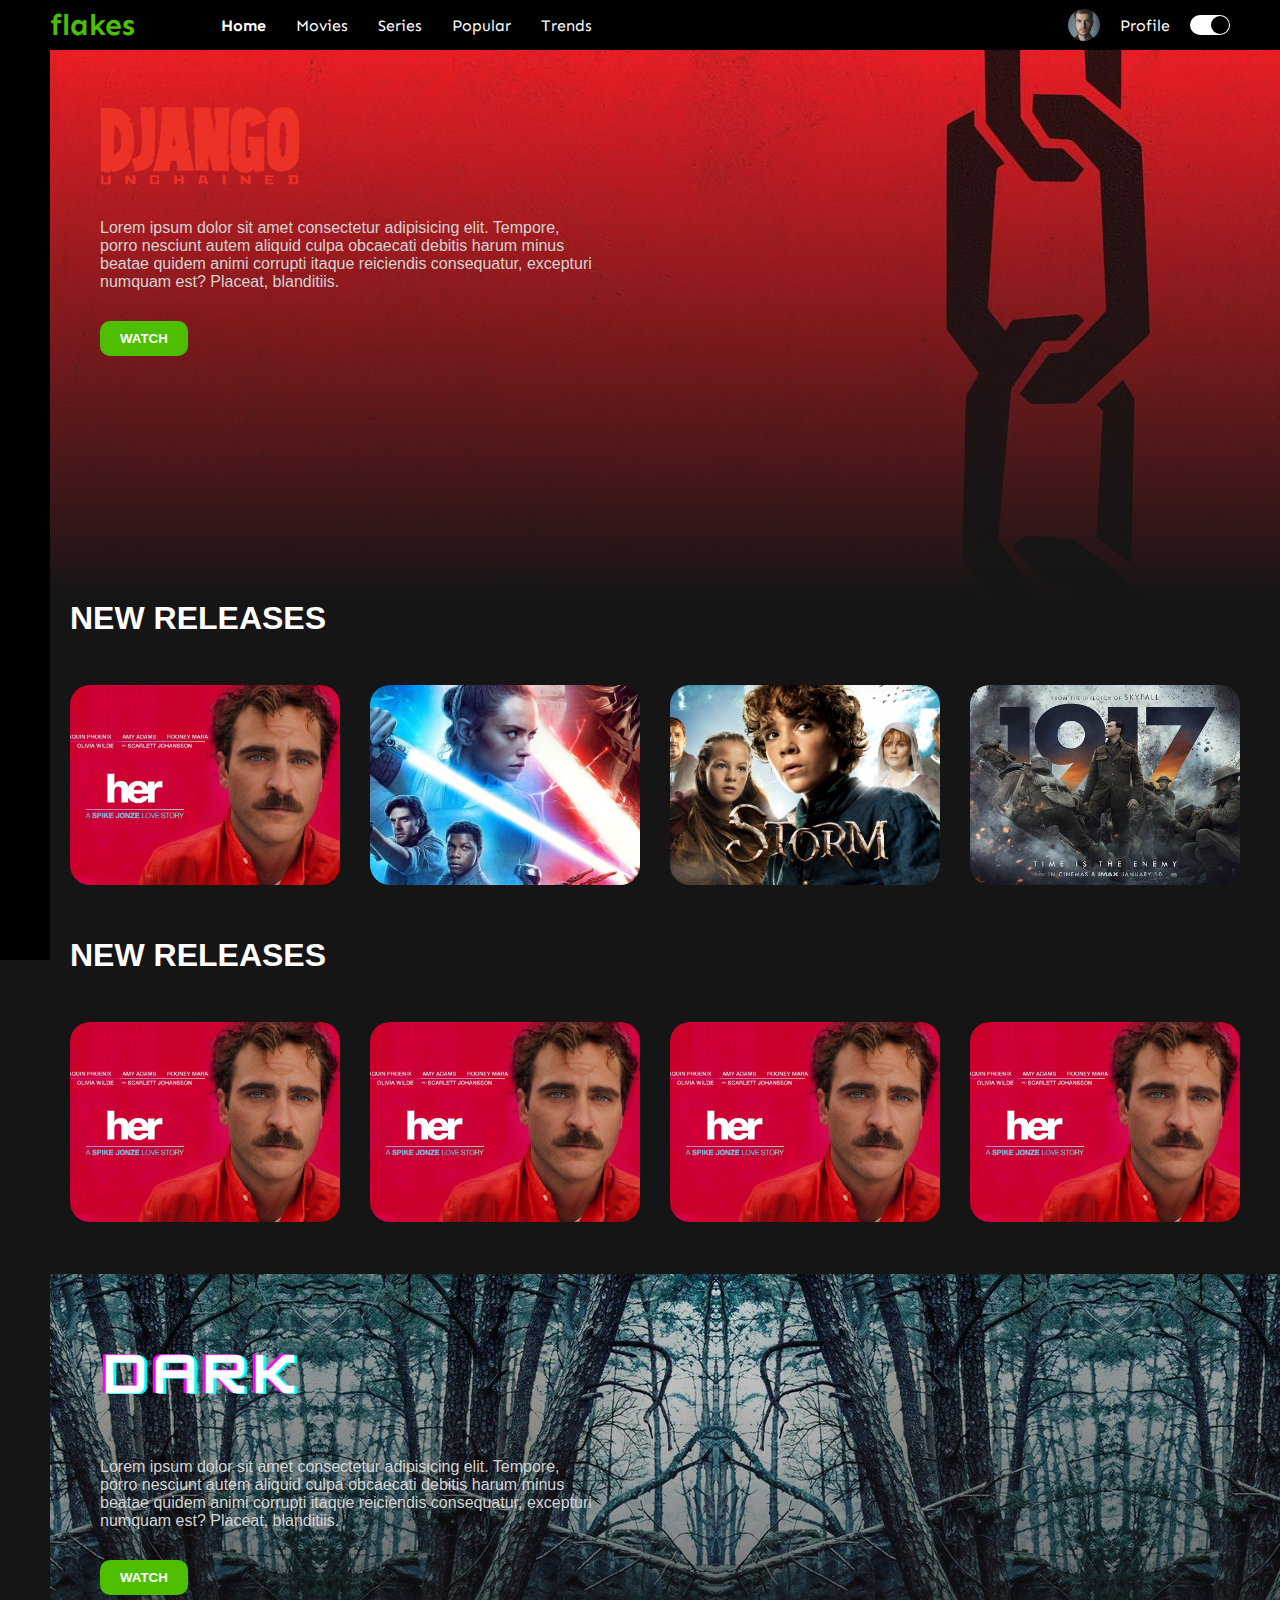
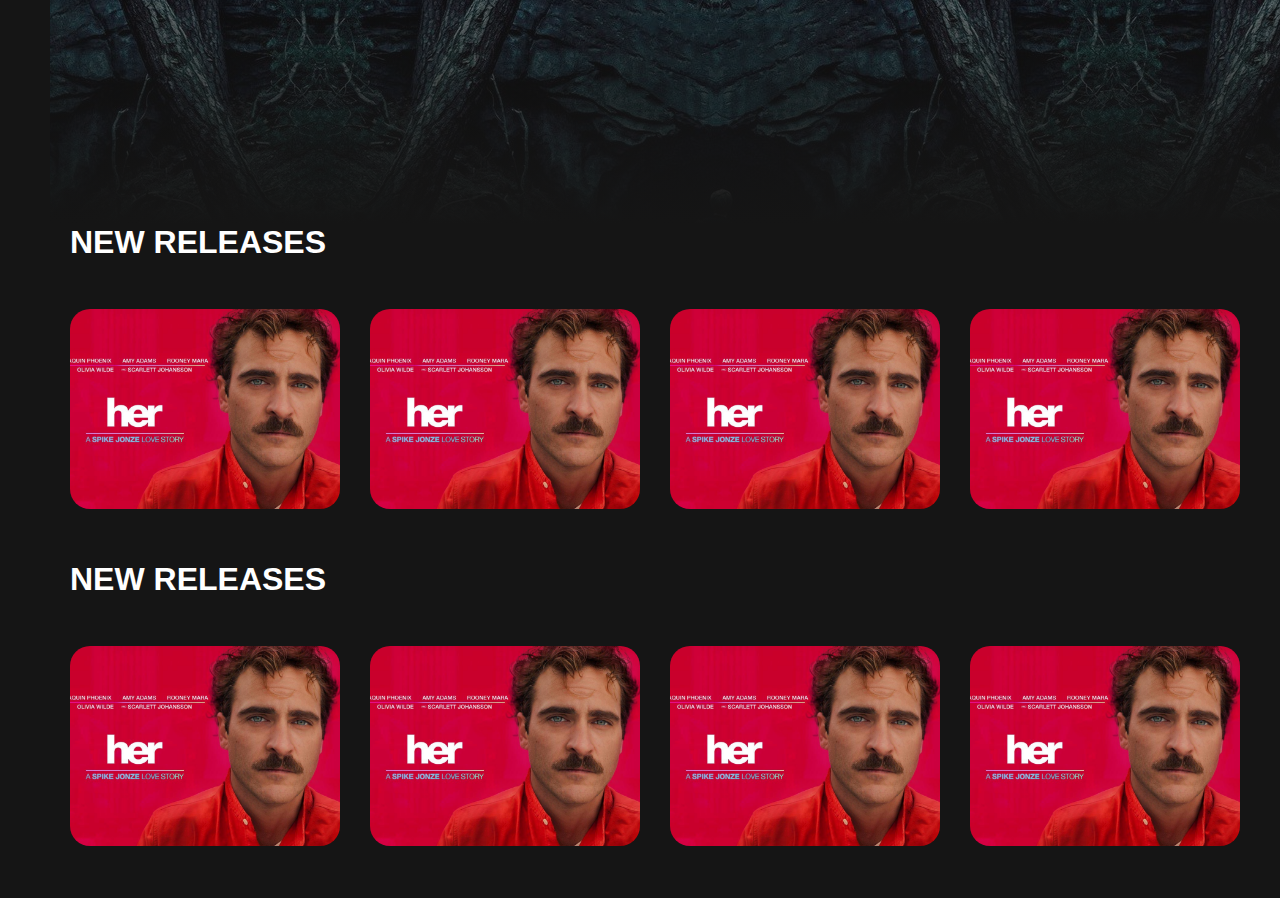
==== index.html @ 46e8d721 "Add files via upload" ====
<!DOCTYPE html>
<html lang="en">
  <head>
    <meta charset="UTF-8" />
    <meta name="viewport" content="width=device-width, initial-scale=1.0" />
    <link rel="preconnect" href="https://fonts.googleapis.com" />
    <link rel="preconnect" href="https://fonts.gstatic.com" crossorigin />
    <link
      rel="stylesheet"
      href="https://cdnjs.cloudflare.com/ajax/libs/font-awesome/6.5.1/css/all.min.css"
      integrity="sha512-DTOQO9RWCH3ppGqcWaEA1BIZOC6xxalwEsw9c2QQeAIftl+Vegovlnee1c9QX4TctnWMn13TZye+giMm8e2LwA=="
      crossorigin="anonymous"
      referrerpolicy="no-referrer"
    />
    <link
      href="https://fonts.googleapis.com/css2?family=Roboto+Condensed:ital,wght@0,100..900;1,100..900&family=Sen:wght@400..800&display=swap"
      rel="stylesheet"
    />
    <link rel="stylesheet" href="/style.css" />
    <title>Movies</title>
  </head>
  <body>
    <nav class="navbar">
      <div class="navbar-container">
        <div class="logo-container">
          <h1 class="logo">flakes</h1>
        </div>
        <div class="menu-container">
          <ul class="menu-list">
            <li class="menu-list-item active">Home</li>
            <li class="menu-list-item">Movies</li>
            <li class="menu-list-item">Series</li>
            <li class="menu-list-item">Popular</li>
            <li class="menu-list-item">Trends</li>
          </ul>
        </div>
        <div class="profile-container">
          <img src="./img/profile.jpg" alt="" class="profile-picture" />
          <div class="profile-text-container">
            <span class="profile-text">Profile</span>
            <i class="fa-solid fa-sort-down"></i>
          </div>
          <div class="toggle">
            <i class="fa-solid fa-moon toggle-icon"></i>
            <i class="fa-solid fa-sun toggle-icon"></i>
            <div class="toggle-ball"></div>
          </div>
        </div>
      </div>
    </nav>
    <aside class="sidebar">
      <i class="fa-solid fa-magnifying-glass left-menu-icon"></i>
      <i class="fa-solid fa-house left-menu-icon"></i>
      <i class="fa-solid fa-users left-menu-icon"></i>
      <i class="fa-solid fa-bookmark left-menu-icon"></i>
      <i class="fa-solid fa-tv left-menu-icon"></i>
      <i class="fa-regular fa-hourglass-half left-menu-icon"></i>
      <i class="fa-solid fa-cart-shopping left-menu-icon"></i>
    </aside>
    <div class="container">
      <div class="content-container">
        <div
          class="featured-content"
          style="
            background: linear-gradient(to bottom, rgba(0, 0, 0, 0), #151515),
              url('/img/f-1.jpg');
          "
        >
          <img class="featured-title" src="img/f-t-1.png" alt="" />
          <p class="featured-desc">
            Lorem ipsum dolor sit amet consectetur adipisicing elit. Tempore,
            porro nesciunt autem aliquid culpa obcaecati debitis harum minus
            beatae quidem animi corrupti itaque reiciendis consequatur,
            excepturi numquam est? Placeat, blanditiis.
          </p>
          <button class="featured-button">WATCH</button>
        </div>
        <div class="movie-list-container">
          <h1 class="movie-list-title">NEW RELEASES</h1>
          <div class="movie-list-wrapper">
            <div class="movie-list">
              <div class="movie-list-item">
                <img src="img/1.jpeg" alt="" class="movie-list-item-img" />
                <span class="movie-list-item-title">Her</span>
                <p class="movie-list-item-desc">
                  Lorem ipsum dolor sit amet consectetur adipisicing elit.
                  Eligendi, nulla?
                </p>
                <button class="movie-list-item-button">Watch</button>
              </div>
              <div class="movie-list-item">
                <img src="img/2.jpeg" alt="" class="movie-list-item-img" />
                <span class="movie-list-item-title">Her</span>
                <p class="movie-list-item-desc">
                  Lorem ipsum dolor sit amet consectetur adipisicing elit.
                  Eligendi, nulla?
                </p>
                <button class="movie-list-item-button">Watch</button>
              </div>
              <div class="movie-list-item">
                <img src="img/3.jpg" alt="" class="movie-list-item-img" />
                <span class="movie-list-item-title">Her</span>
                <p class="movie-list-item-desc">
                  Lorem ipsum dolor sit amet consectetur adipisicing elit.
                  Eligendi, nulla?
                </p>
                <button class="movie-list-item-button">Watch</button>
              </div>
              <div class="movie-list-item">
                <img src="img/4.jpg" alt="" class="movie-list-item-img" />
                <span class="movie-list-item-title">Her</span>
                <p class="movie-list-item-desc">
                  Lorem ipsum dolor sit amet consectetur adipisicing elit.
                  Eligendi, nulla?
                </p>
                <button class="movie-list-item-button">Watch</button>
              </div>
              <div class="movie-list-item">
                <img src="img/5.jpg" alt="" class="movie-list-item-img" />
                <span class="movie-list-item-title">Her</span>
                <p class="movie-list-item-desc">
                  Lorem ipsum dolor sit amet consectetur adipisicing elit.
                  Eligendi, nulla?
                </p>
                <button class="movie-list-item-button">Watch</button>
              </div>
              <div class="movie-list-item">
                <img src="img/6.jpg" alt="" class="movie-list-item-img" />
                <span class="movie-list-item-title">Her</span>
                <p class="movie-list-item-desc">
                  Lorem ipsum dolor sit amet consectetur adipisicing elit.
                  Eligendi, nulla?
                </p>
                <button class="movie-list-item-button">Watch</button>
              </div>
              <div class="movie-list-item">
                <img src="img/7.jpg" alt="" class="movie-list-item-img" />
                <span class="movie-list-item-title">Her</span>
                <p class="movie-list-item-desc">
                  Lorem ipsum dolor sit amet consectetur adipisicing elit.
                  Eligendi, nulla?
                </p>
                <button class="movie-list-item-button">Watch</button>
              </div>
            </div>
            <i class="fa-solid fa-chevron-right arrow"></i>
          </div>
        </div>
        <div class="movie-list-container">
          <h1 class="movie-list-title">NEW RELEASES</h1>
          <div class="movie-list-wrapper">
            <div class="movie-list">
              <div class="movie-list-item">
                <img src="img/1.jpeg" alt="" class="movie-list-item-img" />
                <span class="movie-list-item-title">Her</span>
                <p class="movie-list-item-desc">
                  Lorem ipsum dolor sit amet consectetur adipisicing elit.
                  Eligendi, nulla?
                </p>
                <button class="movie-list-item-button">Watch</button>
              </div>
              <div class="movie-list-item">
                <img src="img/1.jpeg" alt="" class="movie-list-item-img" />
                <span class="movie-list-item-title">Her</span>
                <p class="movie-list-item-desc">
                  Lorem ipsum dolor sit amet consectetur adipisicing elit.
                  Eligendi, nulla?
                </p>
                <button class="movie-list-item-button">Watch</button>
              </div>
              <div class="movie-list-item">
                <img src="img/1.jpeg" alt="" class="movie-list-item-img" />
                <span class="movie-list-item-title">Her</span>
                <p class="movie-list-item-desc">
                  Lorem ipsum dolor sit amet consectetur adipisicing elit.
                  Eligendi, nulla?
                </p>
                <button class="movie-list-item-button">Watch</button>
              </div>
              <div class="movie-list-item">
                <img src="img/1.jpeg" alt="" class="movie-list-item-img" />
                <span class="movie-list-item-title">Her</span>
                <p class="movie-list-item-desc">
                  Lorem ipsum dolor sit amet consectetur adipisicing elit.
                  Eligendi, nulla?
                </p>
                <button class="movie-list-item-button">Watch</button>
              </div>
              <div class="movie-list-item">
                <img src="img/1.jpeg" alt="" class="movie-list-item-img" />
                <span class="movie-list-item-title">Her</span>
                <p class="movie-list-item-desc">
                  Lorem ipsum dolor sit amet consectetur adipisicing elit.
                  Eligendi, nulla?
                </p>
                <button class="movie-list-item-button">Watch</button>
              </div>
              <div class="movie-list-item">
                <img src="img/1.jpeg" alt="" class="movie-list-item-img" />
                <span class="movie-list-item-title">Her</span>
                <p class="movie-list-item-desc">
                  Lorem ipsum dolor sit amet consectetur adipisicing elit.
                  Eligendi, nulla?
                </p>
                <button class="movie-list-item-button">Watch</button>
              </div>
              <div class="movie-list-item">
                <img src="img/1.jpeg" alt="" class="movie-list-item-img" />
                <span class="movie-list-item-title">Her</span>
                <p class="movie-list-item-desc">
                  Lorem ipsum dolor sit amet consectetur adipisicing elit.
                  Eligendi, nulla?
                </p>
                <button class="movie-list-item-button">Watch</button>
              </div>
            </div>
            <i class="fa-solid fa-chevron-right arrow"></i>
          </div>
        </div>
        <div
          class="featured-content"
          style="
            background: linear-gradient(to bottom, rgba(0, 0, 0, 0), #151515),
              url('/img/f-2.jpg');
          "
        >
          <img class="featured-title" src="img/f-t-2.png" alt="" />
          <p class="featured-desc">
            Lorem ipsum dolor sit amet consectetur adipisicing elit. Tempore,
            porro nesciunt autem aliquid culpa obcaecati debitis harum minus
            beatae quidem animi corrupti itaque reiciendis consequatur,
            excepturi numquam est? Placeat, blanditiis.
          </p>
          <button class="featured-button">WATCH</button>
        </div>
        <div class="movie-list-container">
          <h1 class="movie-list-title">NEW RELEASES</h1>
          <div class="movie-list-wrapper">
            <div class="movie-list">
              <div class="movie-list-item">
                <img src="img/1.jpeg" alt="" class="movie-list-item-img" />
                <span class="movie-list-item-title">Her</span>
                <p class="movie-list-item-desc">
                  Lorem ipsum dolor sit amet consectetur adipisicing elit.
                  Eligendi, nulla?
                </p>
                <button class="movie-list-item-button">Watch</button>
              </div>
              <div class="movie-list-item">
                <img src="img/1.jpeg" alt="" class="movie-list-item-img" />
                <span class="movie-list-item-title">Her</span>
                <p class="movie-list-item-desc">
                  Lorem ipsum dolor sit amet consectetur adipisicing elit.
                  Eligendi, nulla?
                </p>
                <button class="movie-list-item-button">Watch</button>
              </div>
              <div class="movie-list-item">
                <img src="img/1.jpeg" alt="" class="movie-list-item-img" />
                <span class="movie-list-item-title">Her</span>
                <p class="movie-list-item-desc">
                  Lorem ipsum dolor sit amet consectetur adipisicing elit.
                  Eligendi, nulla?
                </p>
                <button class="movie-list-item-button">Watch</button>
              </div>
              <div class="movie-list-item">
                <img src="img/1.jpeg" alt="" class="movie-list-item-img" />
                <span class="movie-list-item-title">Her</span>
                <p class="movie-list-item-desc">
                  Lorem ipsum dolor sit amet consectetur adipisicing elit.
                  Eligendi, nulla?
                </p>
                <button class="movie-list-item-button">Watch</button>
              </div>
              <div class="movie-list-item">
                <img src="img/1.jpeg" alt="" class="movie-list-item-img" />
                <span class="movie-list-item-title">Her</span>
                <p class="movie-list-item-desc">
                  Lorem ipsum dolor sit amet consectetur adipisicing elit.
                  Eligendi, nulla?
                </p>
                <button class="movie-list-item-button">Watch</button>
              </div>
              <div class="movie-list-item">
                <img src="img/1.jpeg" alt="" class="movie-list-item-img" />
                <span class="movie-list-item-title">Her</span>
                <p class="movie-list-item-desc">
                  Lorem ipsum dolor sit amet consectetur adipisicing elit.
                  Eligendi, nulla?
                </p>
                <button class="movie-list-item-button">Watch</button>
              </div>
              <div class="movie-list-item">
                <img src="img/1.jpeg" alt="" class="movie-list-item-img" />
                <span class="movie-list-item-title">Her</span>
                <p class="movie-list-item-desc">
                  Lorem ipsum dolor sit amet consectetur adipisicing elit.
                  Eligendi, nulla?
                </p>
                <button class="movie-list-item-button">Watch</button>
              </div>
            </div>
            <i class="fa-solid fa-chevron-right arrow"></i>
          </div>
        </div>
        <div class="movie-list-container">
          <h1 class="movie-list-title">NEW RELEASES</h1>
          <div class="movie-list-wrapper">
            <div class="movie-list">
              <div class="movie-list-item">
                <img src="img/1.jpeg" alt="" class="movie-list-item-img" />
                <span class="movie-list-item-title">Her</span>
                <p class="movie-list-item-desc">
                  Lorem ipsum dolor sit amet consectetur adipisicing elit.
                  Eligendi, nulla?
                </p>
                <button class="movie-list-item-button">Watch</button>
              </div>
              <div class="movie-list-item">
                <img src="img/1.jpeg" alt="" class="movie-list-item-img" />
                <span class="movie-list-item-title">Her</span>
                <p class="movie-list-item-desc">
                  Lorem ipsum dolor sit amet consectetur adipisicing elit.
                  Eligendi, nulla?
                </p>
                <button class="movie-list-item-button">Watch</button>
              </div>
              <div class="movie-list-item">
                <img src="img/1.jpeg" alt="" class="movie-list-item-img" />
                <span class="movie-list-item-title">Her</span>
                <p class="movie-list-item-desc">
                  Lorem ipsum dolor sit amet consectetur adipisicing elit.
                  Eligendi, nulla?
                </p>
                <button class="movie-list-item-button">Watch</button>
              </div>
              <div class="movie-list-item">
                <img src="img/1.jpeg" alt="" class="movie-list-item-img" />
                <span class="movie-list-item-title">Her</span>
                <p class="movie-list-item-desc">
                  Lorem ipsum dolor sit amet consectetur adipisicing elit.
                  Eligendi, nulla?
                </p>
                <button class="movie-list-item-button">Watch</button>
              </div>
              <div class="movie-list-item">
                <img src="img/1.jpeg" alt="" class="movie-list-item-img" />
                <span class="movie-list-item-title">Her</span>
                <p class="movie-list-item-desc">
                  Lorem ipsum dolor sit amet consectetur adipisicing elit.
                  Eligendi, nulla?
                </p>
                <button class="movie-list-item-button">Watch</button>
              </div>
              <div class="movie-list-item">
                <img src="img/1.jpeg" alt="" class="movie-list-item-img" />
                <span class="movie-list-item-title">Her</span>
                <p class="movie-list-item-desc">
                  Lorem ipsum dolor sit amet consectetur adipisicing elit.
                  Eligendi, nulla?
                </p>
                <button class="movie-list-item-button">Watch</button>
              </div>
              <div class="movie-list-item">
                <img src="img/1.jpeg" alt="" class="movie-list-item-img" />
                <span class="movie-list-item-title">Her</span>
                <p class="movie-list-item-desc">
                  Lorem ipsum dolor sit amet consectetur adipisicing elit.
                  Eligendi, nulla?
                </p>
                <button class="movie-list-item-button">Watch</button>
              </div>
            </div>
            <i class="fa-solid fa-chevron-right arrow"></i>
          </div>
        </div>
      </div>
    </div>

    <script src="/app.js"></script>
  </body>
</html>
---- style.css ----
* {
  margin: 0;
}
body {
  font-family: "Roboto", sans-serif;
}
.navbar {
  width: 100%;
  height: 50px;
  background-color: black;
  font-family: "Sen", sans-serif;
}
.navbar-container {
  display: flex;
  align-items: center;
  padding: 0 50px;
  height: 100%;
  color: white;
}
.logo-container {
  flex: 1;
}
.logo {
  font-size: 30px;
  color: #4dbf00;
}
.menu-container {
  flex: 6;
}
.menu-list {
  list-style: none;
  display: flex;
}
.menu-list-item {
  margin-right: 30px;
}
.menu-list-item.active {
  font-weight: bold;
}
.profile-container {
  flex: 2;
  display: flex;
  align-items: center;
  justify-content: flex-end;
}
.profile-text-container {
  margin: 0 20px;
}
.profile-picture {
  width: 32px;
  height: 32px;
  border-radius: 50%;
  object-fit: cover;
}

.toggle {
  width: 40px;
  height: 20px;
  background-color: white;
  border-radius: 30px;
  display: flex;
  align-items: center;
  position: relative;
  justify-content: space-around;
}
.toggle-icon {
  color: goldenrod;
}
.toggle-ball {
  width: 18px;
  height: 18px;
  background-color: black;
  position: absolute;
  right: 1px;
  border-radius: 50%;
  cursor: pointer;
}
.sidebar {
  width: 50px;
  height: 100%;
  background-color: black;
  position: fixed;
  top: 0;
  display: flex;
  flex-direction: column;
  padding-top: 60px;
  align-items: center;
}
.left-menu-icon {
  color: white;
  font-size: 20px;
  margin-bottom: 40px;
}
.container {
  background-color: #151515;
  min-height: calc(100vh - 50px);
  color: white;
}
.content-container {
  margin-left: 50px;
}
.featured-content {
  height: 50vh;
  padding: 50px;
}

.featured-title {
  width: 200px;
}
.featured-desc {
  width: 500px;
  color: lightgrey;
  margin: 30px 0;
}
.featured-button {
  background-color: #4dbf00;
  color: white;
  padding: 10px 20px;
  border-radius: 10px;
  border: none;
  outline: none;
  font-weight: bold;
}

.movie-list-container {
  padding: 0 20px;
}
.movie-list-wrapper {
  position: relative;
  overflow: hidden;
}
.movie-list-item-img {
  width: 270px;
  height: 200px;
  object-fit: cover;
  transition: all 1s ease-in-out;
  border-radius: 20px;
}
.movie-list {
  display: flex;
  align-items: center;
  height: 300px;
  transform: translateX(0);
  transition: all 1s ease-in-out;
}
.movie-list-item {
  margin-right: 30px;
  position: relative;
}
.movie-list-item:hover .movie-list-item-img {
  transform: scale(1.2);
  margin: 0 30px;
  opacity: 0.5;
}
.movie-list-item:hover .movie-list-item-title {
  opacity: 1;
}
.movie-list-item:hover .movie-list-item-desc {
  opacity: 1;
}
.movie-list-item:hover .movie-list-item-button {
  opacity: 1;
}

.movie-list-item-title {
  background-color: #333;
  padding: 0 10px;
  font-size: 32px;
  font-weight: bold;
  position: absolute;
  top: 10%;
  left: 50px;
  opacity: 0;
  transition: 1s all ease-in-out;
}
.movie-list-item-desc {
  background-color: #333;
  padding: 10px;
  font-size: 14px;
  position: absolute;
  top: 30%;
  left: 50px;
  width: 230px;
  opacity: 0;
  transition: 1s all ease-in-out;
}
.movie-list-item-button {
  padding: 10px;
  background-color: #4dbf00;
  color: white;
  border-radius: 10px;
  outline: none;
  border: none;
  cursor: pointer;
  position: absolute;
  bottom: 20px;
  left: 50px;
  opacity: 0;
  transition: 1s all ease-in-out;
}
.arrow {
  font-size: 120px;
  position: absolute;
  top: 90px;
  right: 0;
  color: lightgrey;
  opacity: 0.5;
  cursor: pointer;
}
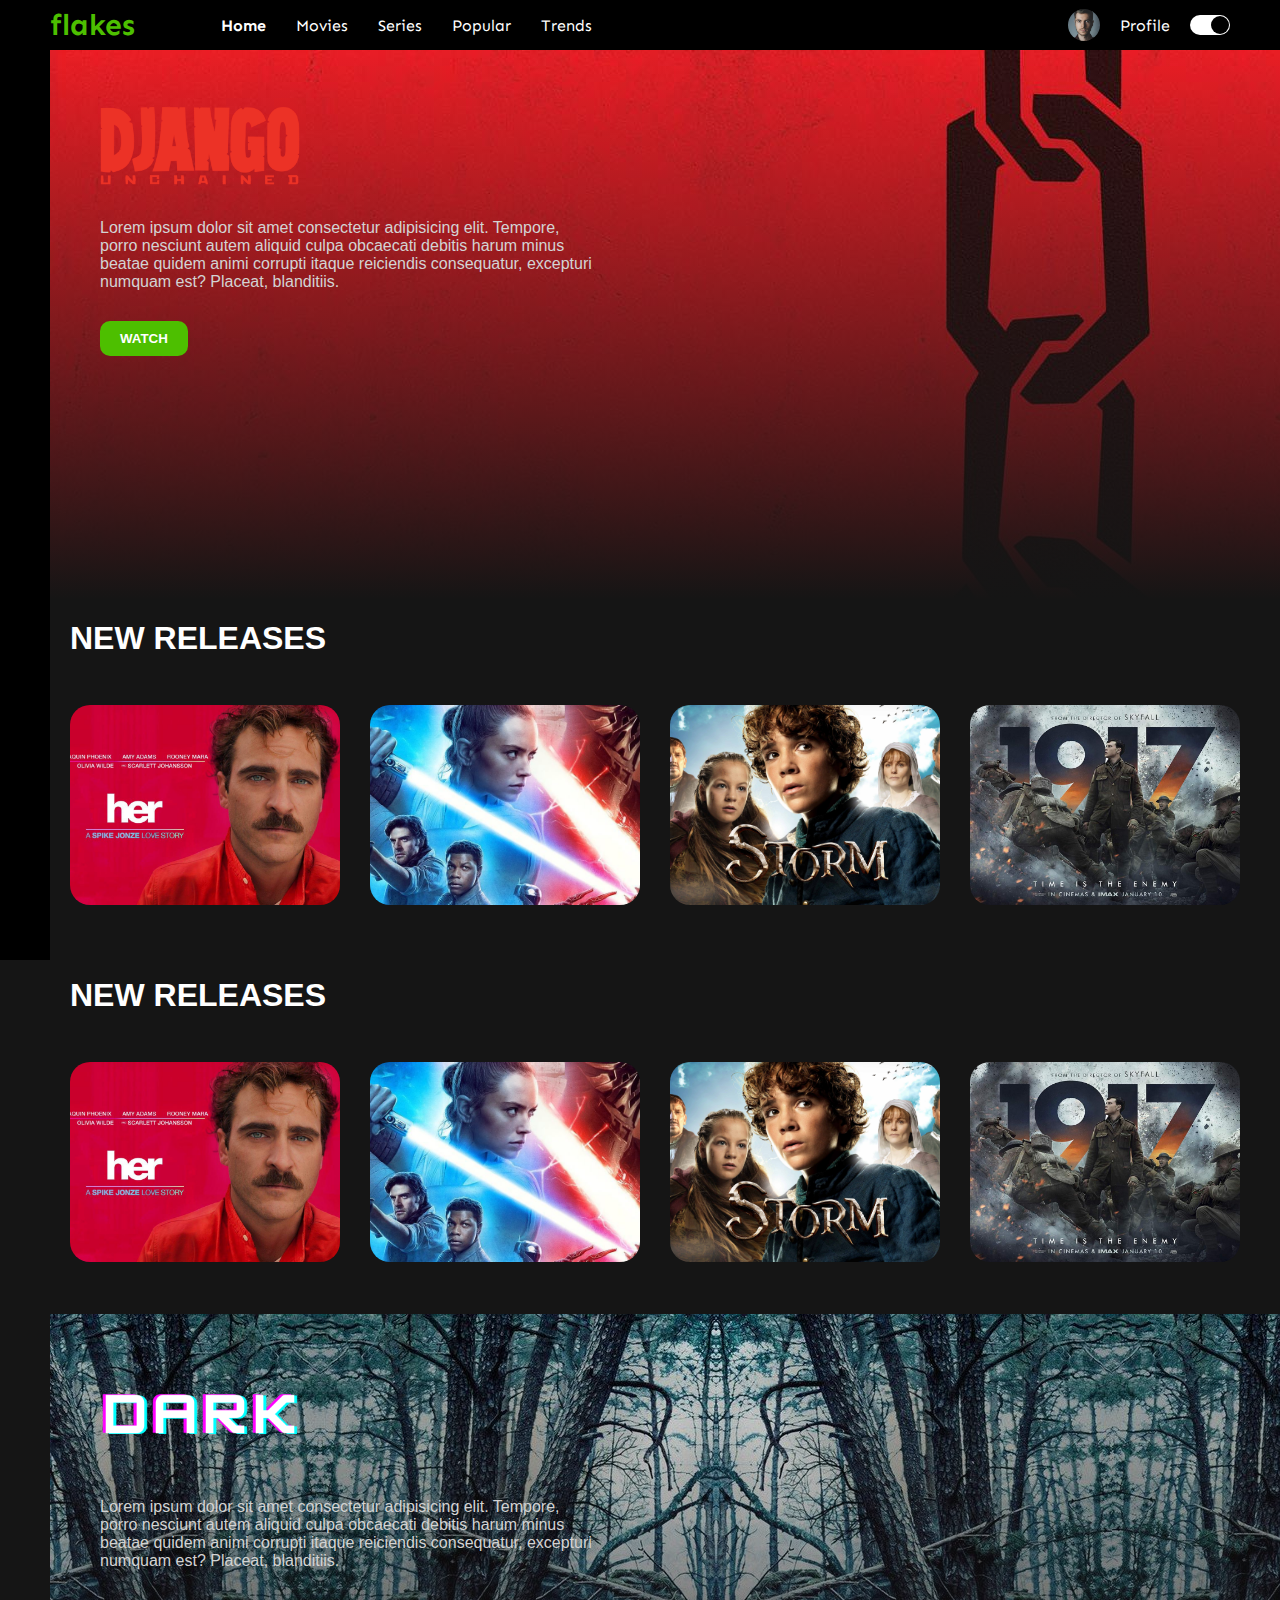
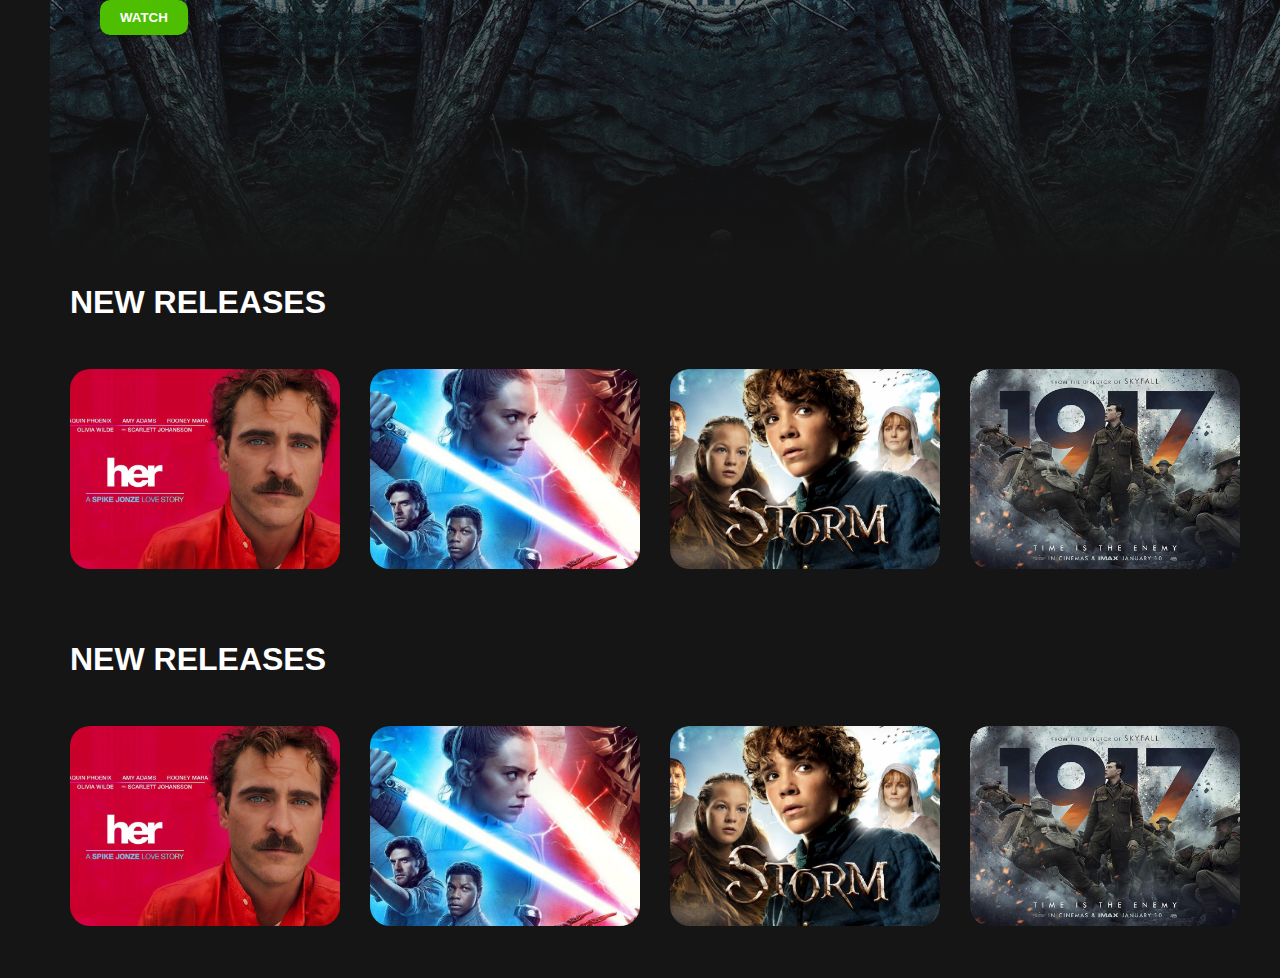
==== commit dc2293c7: "Added responsive, made slider dinamic and made images dinamic" ====
--- a/index.html
+++ b/index.html
@@ -78,142 +78,14 @@
         <div class="movie-list-container">
           <h1 class="movie-list-title">NEW RELEASES</h1>
           <div class="movie-list-wrapper">
-            <div class="movie-list">
-              <div class="movie-list-item">
-                <img src="img/1.jpeg" alt="" class="movie-list-item-img" />
-                <span class="movie-list-item-title">Her</span>
-                <p class="movie-list-item-desc">
-                  Lorem ipsum dolor sit amet consectetur adipisicing elit.
-                  Eligendi, nulla?
-                </p>
-                <button class="movie-list-item-button">Watch</button>
-              </div>
-              <div class="movie-list-item">
-                <img src="img/2.jpeg" alt="" class="movie-list-item-img" />
-                <span class="movie-list-item-title">Her</span>
-                <p class="movie-list-item-desc">
-                  Lorem ipsum dolor sit amet consectetur adipisicing elit.
-                  Eligendi, nulla?
-                </p>
-                <button class="movie-list-item-button">Watch</button>
-              </div>
-              <div class="movie-list-item">
-                <img src="img/3.jpg" alt="" class="movie-list-item-img" />
-                <span class="movie-list-item-title">Her</span>
-                <p class="movie-list-item-desc">
-                  Lorem ipsum dolor sit amet consectetur adipisicing elit.
-                  Eligendi, nulla?
-                </p>
-                <button class="movie-list-item-button">Watch</button>
-              </div>
-              <div class="movie-list-item">
-                <img src="img/4.jpg" alt="" class="movie-list-item-img" />
-                <span class="movie-list-item-title">Her</span>
-                <p class="movie-list-item-desc">
-                  Lorem ipsum dolor sit amet consectetur adipisicing elit.
-                  Eligendi, nulla?
-                </p>
-                <button class="movie-list-item-button">Watch</button>
-              </div>
-              <div class="movie-list-item">
-                <img src="img/5.jpg" alt="" class="movie-list-item-img" />
-                <span class="movie-list-item-title">Her</span>
-                <p class="movie-list-item-desc">
-                  Lorem ipsum dolor sit amet consectetur adipisicing elit.
-                  Eligendi, nulla?
-                </p>
-                <button class="movie-list-item-button">Watch</button>
-              </div>
-              <div class="movie-list-item">
-                <img src="img/6.jpg" alt="" class="movie-list-item-img" />
-                <span class="movie-list-item-title">Her</span>
-                <p class="movie-list-item-desc">
-                  Lorem ipsum dolor sit amet consectetur adipisicing elit.
-                  Eligendi, nulla?
-                </p>
-                <button class="movie-list-item-button">Watch</button>
-              </div>
-              <div class="movie-list-item">
-                <img src="img/7.jpg" alt="" class="movie-list-item-img" />
-                <span class="movie-list-item-title">Her</span>
-                <p class="movie-list-item-desc">
-                  Lorem ipsum dolor sit amet consectetur adipisicing elit.
-                  Eligendi, nulla?
-                </p>
-                <button class="movie-list-item-button">Watch</button>
-              </div>
-            </div>
+            <div class="movie-list"></div>
             <i class="fa-solid fa-chevron-right arrow"></i>
           </div>
         </div>
         <div class="movie-list-container">
           <h1 class="movie-list-title">NEW RELEASES</h1>
           <div class="movie-list-wrapper">
-            <div class="movie-list">
-              <div class="movie-list-item">
-                <img src="img/1.jpeg" alt="" class="movie-list-item-img" />
-                <span class="movie-list-item-title">Her</span>
-                <p class="movie-list-item-desc">
-                  Lorem ipsum dolor sit amet consectetur adipisicing elit.
-                  Eligendi, nulla?
-                </p>
-                <button class="movie-list-item-button">Watch</button>
-              </div>
-              <div class="movie-list-item">
-                <img src="img/1.jpeg" alt="" class="movie-list-item-img" />
-                <span class="movie-list-item-title">Her</span>
-                <p class="movie-list-item-desc">
-                  Lorem ipsum dolor sit amet consectetur adipisicing elit.
-                  Eligendi, nulla?
-                </p>
-                <button class="movie-list-item-button">Watch</button>
-              </div>
-              <div class="movie-list-item">
-                <img src="img/1.jpeg" alt="" class="movie-list-item-img" />
-                <span class="movie-list-item-title">Her</span>
-                <p class="movie-list-item-desc">
-                  Lorem ipsum dolor sit amet consectetur adipisicing elit.
-                  Eligendi, nulla?
-                </p>
-                <button class="movie-list-item-button">Watch</button>
-              </div>
-              <div class="movie-list-item">
-                <img src="img/1.jpeg" alt="" class="movie-list-item-img" />
-                <span class="movie-list-item-title">Her</span>
-                <p class="movie-list-item-desc">
-                  Lorem ipsum dolor sit amet consectetur adipisicing elit.
-                  Eligendi, nulla?
-                </p>
-                <button class="movie-list-item-button">Watch</button>
-              </div>
-              <div class="movie-list-item">
-                <img src="img/1.jpeg" alt="" class="movie-list-item-img" />
-                <span class="movie-list-item-title">Her</span>
-                <p class="movie-list-item-desc">
-                  Lorem ipsum dolor sit amet consectetur adipisicing elit.
-                  Eligendi, nulla?
-                </p>
-                <button class="movie-list-item-button">Watch</button>
-              </div>
-              <div class="movie-list-item">
-                <img src="img/1.jpeg" alt="" class="movie-list-item-img" />
-                <span class="movie-list-item-title">Her</span>
-                <p class="movie-list-item-desc">
-                  Lorem ipsum dolor sit amet consectetur adipisicing elit.
-                  Eligendi, nulla?
-                </p>
-                <button class="movie-list-item-button">Watch</button>
-              </div>
-              <div class="movie-list-item">
-                <img src="img/1.jpeg" alt="" class="movie-list-item-img" />
-                <span class="movie-list-item-title">Her</span>
-                <p class="movie-list-item-desc">
-                  Lorem ipsum dolor sit amet consectetur adipisicing elit.
-                  Eligendi, nulla?
-                </p>
-                <button class="movie-list-item-button">Watch</button>
-              </div>
-            </div>
+            <div class="movie-list"></div>
             <i class="fa-solid fa-chevron-right arrow"></i>
           </div>
         </div>
@@ -236,142 +108,14 @@
         <div class="movie-list-container">
           <h1 class="movie-list-title">NEW RELEASES</h1>
           <div class="movie-list-wrapper">
-            <div class="movie-list">
-              <div class="movie-list-item">
-                <img src="img/1.jpeg" alt="" class="movie-list-item-img" />
-                <span class="movie-list-item-title">Her</span>
-                <p class="movie-list-item-desc">
-                  Lorem ipsum dolor sit amet consectetur adipisicing elit.
-                  Eligendi, nulla?
-                </p>
-                <button class="movie-list-item-button">Watch</button>
-              </div>
-              <div class="movie-list-item">
-                <img src="img/1.jpeg" alt="" class="movie-list-item-img" />
-                <span class="movie-list-item-title">Her</span>
-                <p class="movie-list-item-desc">
-                  Lorem ipsum dolor sit amet consectetur adipisicing elit.
-                  Eligendi, nulla?
-                </p>
-                <button class="movie-list-item-button">Watch</button>
-              </div>
-              <div class="movie-list-item">
-                <img src="img/1.jpeg" alt="" class="movie-list-item-img" />
-                <span class="movie-list-item-title">Her</span>
-                <p class="movie-list-item-desc">
-                  Lorem ipsum dolor sit amet consectetur adipisicing elit.
-                  Eligendi, nulla?
-                </p>
-                <button class="movie-list-item-button">Watch</button>
-              </div>
-              <div class="movie-list-item">
-                <img src="img/1.jpeg" alt="" class="movie-list-item-img" />
-                <span class="movie-list-item-title">Her</span>
-                <p class="movie-list-item-desc">
-                  Lorem ipsum dolor sit amet consectetur adipisicing elit.
-                  Eligendi, nulla?
-                </p>
-                <button class="movie-list-item-button">Watch</button>
-              </div>
-              <div class="movie-list-item">
-                <img src="img/1.jpeg" alt="" class="movie-list-item-img" />
-                <span class="movie-list-item-title">Her</span>
-                <p class="movie-list-item-desc">
-                  Lorem ipsum dolor sit amet consectetur adipisicing elit.
-                  Eligendi, nulla?
-                </p>
-                <button class="movie-list-item-button">Watch</button>
-              </div>
-              <div class="movie-list-item">
-                <img src="img/1.jpeg" alt="" class="movie-list-item-img" />
-                <span class="movie-list-item-title">Her</span>
-                <p class="movie-list-item-desc">
-                  Lorem ipsum dolor sit amet consectetur adipisicing elit.
-                  Eligendi, nulla?
-                </p>
-                <button class="movie-list-item-button">Watch</button>
-              </div>
-              <div class="movie-list-item">
-                <img src="img/1.jpeg" alt="" class="movie-list-item-img" />
-                <span class="movie-list-item-title">Her</span>
-                <p class="movie-list-item-desc">
-                  Lorem ipsum dolor sit amet consectetur adipisicing elit.
-                  Eligendi, nulla?
-                </p>
-                <button class="movie-list-item-button">Watch</button>
-              </div>
-            </div>
+            <div class="movie-list"></div>
             <i class="fa-solid fa-chevron-right arrow"></i>
           </div>
         </div>
         <div class="movie-list-container">
           <h1 class="movie-list-title">NEW RELEASES</h1>
           <div class="movie-list-wrapper">
-            <div class="movie-list">
-              <div class="movie-list-item">
-                <img src="img/1.jpeg" alt="" class="movie-list-item-img" />
-                <span class="movie-list-item-title">Her</span>
-                <p class="movie-list-item-desc">
-                  Lorem ipsum dolor sit amet consectetur adipisicing elit.
-                  Eligendi, nulla?
-                </p>
-                <button class="movie-list-item-button">Watch</button>
-              </div>
-              <div class="movie-list-item">
-                <img src="img/1.jpeg" alt="" class="movie-list-item-img" />
-                <span class="movie-list-item-title">Her</span>
-                <p class="movie-list-item-desc">
-                  Lorem ipsum dolor sit amet consectetur adipisicing elit.
-                  Eligendi, nulla?
-                </p>
-                <button class="movie-list-item-button">Watch</button>
-              </div>
-              <div class="movie-list-item">
-                <img src="img/1.jpeg" alt="" class="movie-list-item-img" />
-                <span class="movie-list-item-title">Her</span>
-                <p class="movie-list-item-desc">
-                  Lorem ipsum dolor sit amet consectetur adipisicing elit.
-                  Eligendi, nulla?
-                </p>
-                <button class="movie-list-item-button">Watch</button>
-              </div>
-              <div class="movie-list-item">
-                <img src="img/1.jpeg" alt="" class="movie-list-item-img" />
-                <span class="movie-list-item-title">Her</span>
-                <p class="movie-list-item-desc">
-                  Lorem ipsum dolor sit amet consectetur adipisicing elit.
-                  Eligendi, nulla?
-                </p>
-                <button class="movie-list-item-button">Watch</button>
-              </div>
-              <div class="movie-list-item">
-                <img src="img/1.jpeg" alt="" class="movie-list-item-img" />
-                <span class="movie-list-item-title">Her</span>
-                <p class="movie-list-item-desc">
-                  Lorem ipsum dolor sit amet consectetur adipisicing elit.
-                  Eligendi, nulla?
-                </p>
-                <button class="movie-list-item-button">Watch</button>
-              </div>
-              <div class="movie-list-item">
-                <img src="img/1.jpeg" alt="" class="movie-list-item-img" />
-                <span class="movie-list-item-title">Her</span>
-                <p class="movie-list-item-desc">
-                  Lorem ipsum dolor sit amet consectetur adipisicing elit.
-                  Eligendi, nulla?
-                </p>
-                <button class="movie-list-item-button">Watch</button>
-              </div>
-              <div class="movie-list-item">
-                <img src="img/1.jpeg" alt="" class="movie-list-item-img" />
-                <span class="movie-list-item-title">Her</span>
-                <p class="movie-list-item-desc">
-                  Lorem ipsum dolor sit amet consectetur adipisicing elit.
-                  Eligendi, nulla?
-                </p>
-                <button class="movie-list-item-button">Watch</button>
-              </div>
-            </div>
+            <div class="movie-list"></div>
             <i class="fa-solid fa-chevron-right arrow"></i>
           </div>
         </div>
--- a/style.css
+++ b/style.css
@@ -74,6 +74,7 @@
   right: 1px;
   border-radius: 50%;
   cursor: pointer;
+  transition: 1s ease-in-out;
 }
 .sidebar {
   width: 50px;
@@ -163,9 +164,9 @@
 }
 
 .movie-list-item-title {
-  background-color: #333;
+  background-color: #333333a8;
   padding: 0 10px;
-  font-size: 32px;
+  font-size: 25px;
   font-weight: bold;
   position: absolute;
   top: 10%;
@@ -174,7 +175,7 @@
   transition: 1s all ease-in-out;
 }
 .movie-list-item-desc {
-  background-color: #333;
+  background-color: #333333a9;
   padding: 10px;
   font-size: 14px;
   position: absolute;
@@ -207,3 +208,53 @@
   opacity: 0.5;
   cursor: pointer;
 }
+.container.active {
+  background-color: white;
+}
+.movie-list-title:nth-child(1) {
+  margin-top: 20px;
+}
+.movie-list-title.active {
+  color: black;
+}
+.sidebar.active {
+  background-color: white;
+}
+.left-menu-icon.active {
+  color: black;
+}
+.navbar-container.active {
+  background-color: white;
+  color: black;
+}
+.toggle.active {
+  background-color: black;
+}
+.toggle-ball.active {
+  background-color: white;
+  transform: translateX(-20px);
+}
+.arrow.active {
+  color: black;
+  opacity: 0.7;
+}
+@media only screen and (max-width: 940px) {
+  .menu-container {
+    display: none;
+  }
+  .featured-desc {
+    width: 300px;
+    color: lightgrey;
+    margin: 30px 0;
+  }
+  .featured-content {
+    height: 70vh;
+    padding: 50px;
+  }
+}
+
+@media only screen and (max-width: 450px) {
+  .featured-desc {
+    width: 200px;
+  }
+}
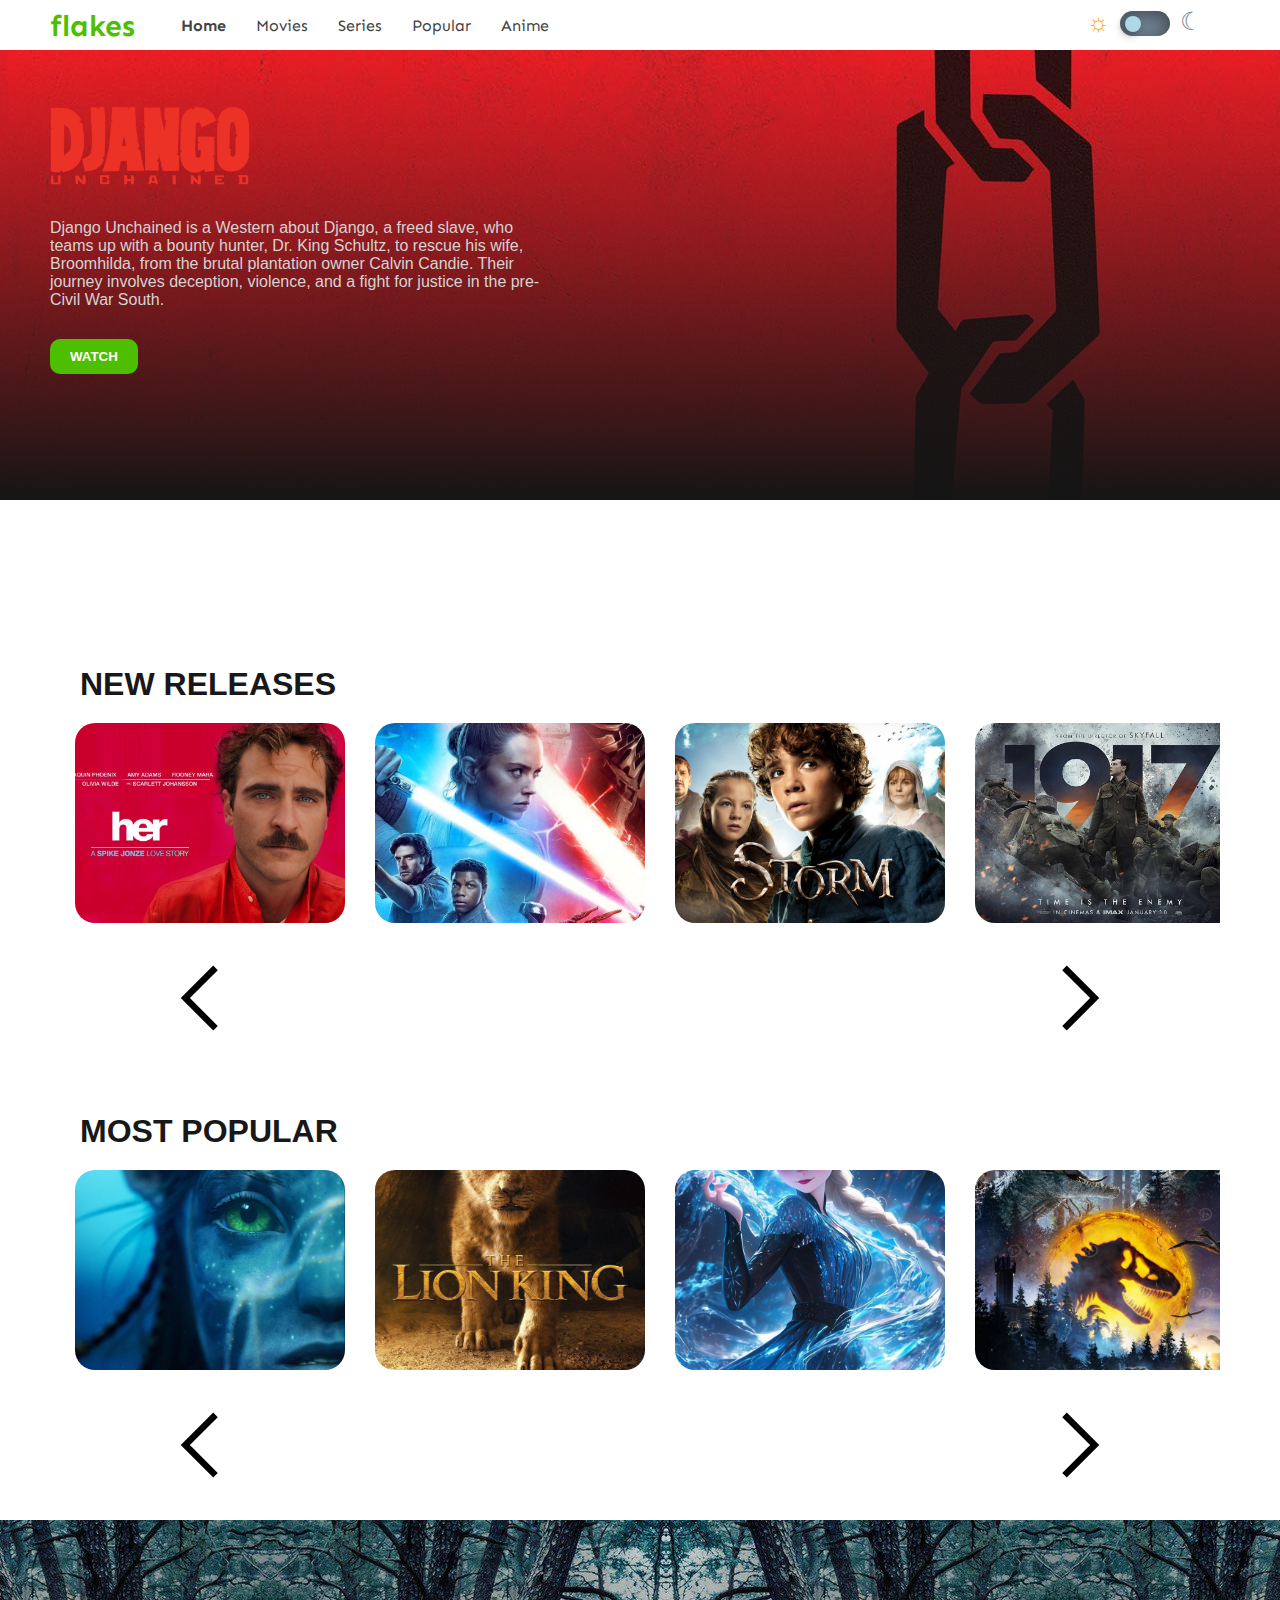
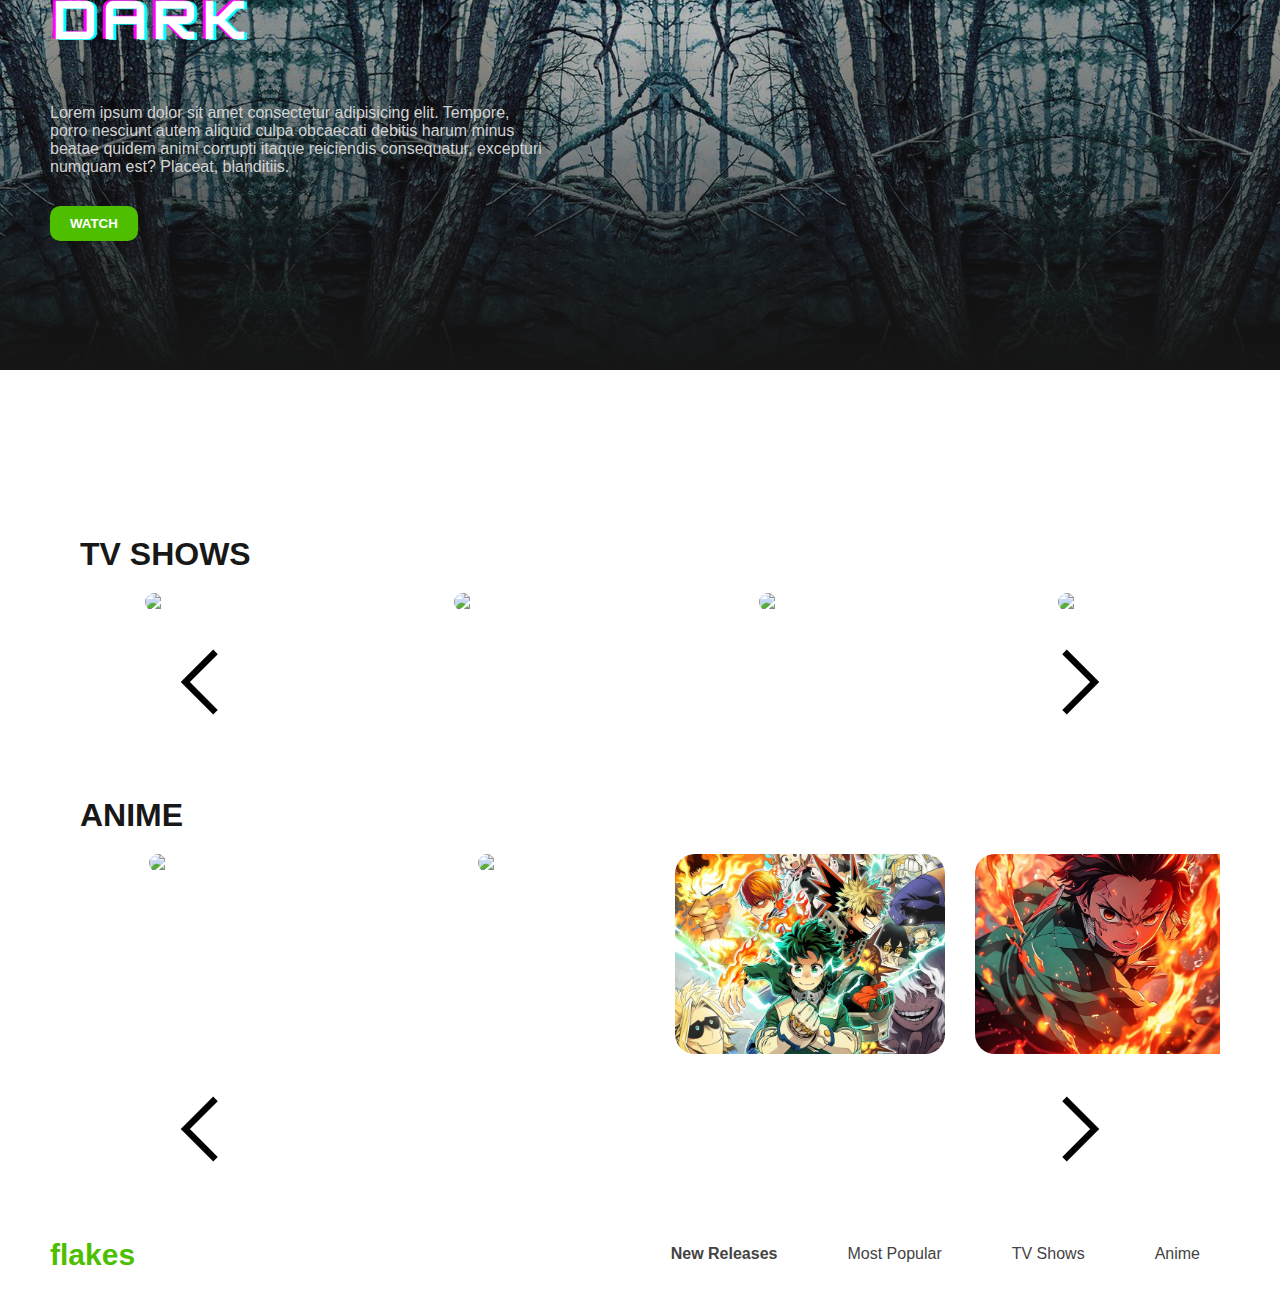
==== commit 0f57a4f4: "Refactor" ====
--- a/index.html
+++ b/index.html
@@ -10,92 +10,114 @@
       href="https://cdnjs.cloudflare.com/ajax/libs/font-awesome/6.5.1/css/all.min.css"
       integrity="sha512-DTOQO9RWCH3ppGqcWaEA1BIZOC6xxalwEsw9c2QQeAIftl+Vegovlnee1c9QX4TctnWMn13TZye+giMm8e2LwA=="
       crossorigin="anonymous"
-      referrerpolicy="no-referrer"
-    />
+      referrerpolicy="no-referrer" />
+    <link
+      rel="stylesheet"
+      href="https://cdn.jsdelivr.net/npm/swiper@11/swiper-bundle.min.css" />
     <link
       href="https://fonts.googleapis.com/css2?family=Roboto+Condensed:ital,wght@0,100..900;1,100..900&family=Sen:wght@400..800&display=swap"
+      rel="stylesheet" />
+    <link
       rel="stylesheet"
-    />
-    <link rel="stylesheet" href="/style.css" />
+      href="https://fonts.googleapis.com/css2?family=Material+Symbols+Outlined:opsz,wght,FILL,GRAD@24,400,0,0&icon_names=arrow_back_ios_new" />
+    <link rel="stylesheet" href="style.css" />
     <title>Movies</title>
   </head>
   <body>
+    <div id="modal"></div>
     <nav class="navbar">
       <div class="navbar-container">
         <div class="logo-container">
-          <h1 class="logo">flakes</h1>
+          <h1 class="logo">
+            <a href="index.html">flakes</a>
+          </h1>
         </div>
         <div class="menu-container">
           <ul class="menu-list">
-            <li class="menu-list-item active">Home</li>
-            <li class="menu-list-item">Movies</li>
-            <li class="menu-list-item">Series</li>
-            <li class="menu-list-item">Popular</li>
-            <li class="menu-list-item">Trends</li>
+            <li>
+              <a href="#!" class="menu-list-item active"> Home </a>
+            </li>
+            <li>
+              <a href="#new-releases" class="menu-list-item"> Movies </a>
+            </li>
+            <li>
+              <a href="#tv-shows" class="menu-list-item"> Series </a>
+            </li>
+            <li>
+              <a href="#most-popular" class="menu-list-item"> Popular </a>
+            </li>
+            <li>
+              <a href="#anime" class="menu-list-item"> Anime </a>
+            </li>
           </ul>
         </div>
         <div class="profile-container">
-          <img src="./img/profile.jpg" alt="" class="profile-picture" />
-          <div class="profile-text-container">
-            <span class="profile-text">Profile</span>
-            <i class="fa-solid fa-sort-down"></i>
-          </div>
-          <div class="toggle">
-            <i class="fa-solid fa-moon toggle-icon"></i>
-            <i class="fa-solid fa-sun toggle-icon"></i>
-            <div class="toggle-ball"></div>
+          <div class="theme-switch">
+            <input
+              type="checkbox"
+              id="themeSwitch"
+              class="theme-switch__input" />
+            <label for="themeSwitch" class="theme-switch__label">
+              <span></span>
+            </label>
           </div>
         </div>
       </div>
     </nav>
-    <aside class="sidebar">
-      <i class="fa-solid fa-magnifying-glass left-menu-icon"></i>
-      <i class="fa-solid fa-house left-menu-icon"></i>
-      <i class="fa-solid fa-users left-menu-icon"></i>
-      <i class="fa-solid fa-bookmark left-menu-icon"></i>
-      <i class="fa-solid fa-tv left-menu-icon"></i>
-      <i class="fa-regular fa-hourglass-half left-menu-icon"></i>
-      <i class="fa-solid fa-cart-shopping left-menu-icon"></i>
-    </aside>
+
     <div class="container">
       <div class="content-container">
         <div
           class="featured-content"
           style="
             background: linear-gradient(to bottom, rgba(0, 0, 0, 0), #151515),
-              url('/img/f-1.jpg');
-          "
-        >
+              url('img/f-1.jpg');
+          ">
           <img class="featured-title" src="img/f-t-1.png" alt="" />
           <p class="featured-desc">
-            Lorem ipsum dolor sit amet consectetur adipisicing elit. Tempore,
-            porro nesciunt autem aliquid culpa obcaecati debitis harum minus
-            beatae quidem animi corrupti itaque reiciendis consequatur,
-            excepturi numquam est? Placeat, blanditiis.
+            Django Unchained is a Western about Django, a freed slave, who teams
+            up with a bounty hunter, Dr. King Schultz, to rescue his wife,
+            Broomhilda, from the brutal plantation owner Calvin Candie. Their
+            journey involves deception, violence, and a fight for justice in the
+            pre-Civil War South.
           </p>
           <button class="featured-button">WATCH</button>
         </div>
-        <div class="movie-list-container">
-          <h1 class="movie-list-title">NEW RELEASES</h1>
-          <div class="movie-list-wrapper">
-            <div class="movie-list"></div>
-            <i class="fa-solid fa-chevron-right arrow"></i>
+        <div class="movie-list-container" id="new-releases">
+          <h1 class="movie-list-title new-releases">NEW RELEASES</h1>
+          <div class="swiper new-releases-swiper">
+            <div class="swiper-wrapper"></div>
+          </div>
+
+          <div class="swiper-navigation">
+            <span class="material-symbols-outlined btn-prev new-releases-prev">
+              arrow_back_ios_new
+            </span>
+            <span class="material-symbols-outlined btn-next new-releases-next">
+              arrow_back_ios_new
+            </span>
           </div>
         </div>
-        <div class="movie-list-container">
-          <h1 class="movie-list-title">NEW RELEASES</h1>
-          <div class="movie-list-wrapper">
-            <div class="movie-list"></div>
-            <i class="fa-solid fa-chevron-right arrow"></i>
+        <div class="movie-list-container" id="most-popular">
+          <h1 class="movie-list-title">MOST POPULAR</h1>
+          <div class="swiper most-popular-swiper">
+            <div class="swiper-wrapper"></div>
+          </div>
+          <div class="swiper-navigation">
+            <span class="material-symbols-outlined btn-prev most-popular-prev">
+              arrow_back_ios_new
+            </span>
+            <span class="material-symbols-outlined btn-next most-popular-next">
+              arrow_back_ios_new
+            </span>
           </div>
         </div>
         <div
           class="featured-content"
           style="
             background: linear-gradient(to bottom, rgba(0, 0, 0, 0), #151515),
-              url('/img/f-2.jpg');
-          "
-        >
+              url('img/f-2.jpg');
+          ">
           <img class="featured-title" src="img/f-t-2.png" alt="" />
           <p class="featured-desc">
             Lorem ipsum dolor sit amet consectetur adipisicing elit. Tempore,
@@ -105,23 +127,67 @@
           </p>
           <button class="featured-button">WATCH</button>
         </div>
-        <div class="movie-list-container">
-          <h1 class="movie-list-title">NEW RELEASES</h1>
-          <div class="movie-list-wrapper">
-            <div class="movie-list"></div>
-            <i class="fa-solid fa-chevron-right arrow"></i>
+        <div class="movie-list-container" id="tv-shows">
+          <h1 class="movie-list-title">TV SHOWS</h1>
+          <div class="swiper tv-shows-swiper">
+            <div class="swiper-wrapper"></div>
+          </div>
+          <div class="swiper-navigation">
+            <span class="material-symbols-outlined btn-prev tv-shows-prev">
+              arrow_back_ios_new
+            </span>
+            <span class="material-symbols-outlined btn-next tv-shows-next">
+              arrow_back_ios_new
+            </span>
           </div>
         </div>
-        <div class="movie-list-container">
-          <h1 class="movie-list-title">NEW RELEASES</h1>
-          <div class="movie-list-wrapper">
-            <div class="movie-list"></div>
-            <i class="fa-solid fa-chevron-right arrow"></i>
+        <div class="movie-list-container" id="anime">
+          <h1 class="movie-list-title">ANIME</h1>
+          <div class="swiper anime-swiper">
+            <div class="swiper-wrapper"></div>
+          </div>
+          <div class="swiper-navigation">
+            <span class="material-symbols-outlined btn-prev anime-prev">
+              arrow_back_ios_new
+            </span>
+            <span class="material-symbols-outlined btn-next anime-next">
+              arrow_back_ios_new
+            </span>
           </div>
         </div>
+        <footer>
+          <div class="footer-container">
+            <div class="logo-container">
+              <h1 class="logo">
+                <a href="index.html">flakes</a>
+              </h1>
+            </div>
+            <div class="menu-container footer-menu">
+              <ul class="menu-list">
+                <li>
+                  <a href="#new-releases" class="menu-list-item active">
+                    New Releases
+                  </a>
+                </li>
+                <li>
+                  <a href="#most-popular" class="menu-list-item">
+                    Most Popular
+                  </a>
+                </li>
+                <li>
+                  <a href="#tv-shows" class="menu-list-item"> TV Shows </a>
+                </li>
+                <li>
+                  <a href="#anime" class="menu-list-item"> Anime </a>
+                </li>
+              </ul>
+            </div>
+          </div>
+        </footer>
       </div>
     </div>
 
-    <script src="/app.js"></script>
+    <script type="module" src="app.js"></script>
+    <script src="https://cdn.jsdelivr.net/npm/swiper@11/swiper-bundle.min.js"></script>
   </body>
 </html>
--- a/style.css
+++ b/style.css
@@ -1,5 +1,10 @@
 * {
   margin: 0;
+  padding: 0;
+  box-sizing: border-box;
+  text-decoration: none;
+  list-style: none;
+  scroll-behavior: smooth;
 }
 body {
   font-family: "Roboto", sans-serif;
@@ -7,8 +12,9 @@
 .navbar {
   width: 100%;
   height: 50px;
-  background-color: black;
+  background-color: white;
   font-family: "Sen", sans-serif;
+  transition: all 1s ease-in-out;
 }
 .navbar-container {
   display: flex;
@@ -20,9 +26,16 @@
 .logo-container {
   flex: 1;
 }
-.logo {
+.logo a {
   font-size: 30px;
   color: #4dbf00;
+  display: inline-block;
+}
+.logo a {
+  transition: 0.5s all ease-in-out;
+}
+.logo a:hover {
+  transform: rotate(360deg);
 }
 .menu-container {
   flex: 6;
@@ -32,7 +45,14 @@
   display: flex;
 }
 .menu-list-item {
+  display: inline-block;
+  transition: 0.5s all ease-in-out;
   margin-right: 30px;
+  color: #444343;
+}
+.menu-list-item:hover {
+  color: #a9c937;
+  transform: rotate(360deg);
 }
 .menu-list-item.active {
   font-weight: bold;
@@ -43,49 +63,179 @@
   align-items: center;
   justify-content: flex-end;
 }
-.profile-text-container {
-  margin: 0 20px;
-}
-.profile-picture {
-  width: 32px;
-  height: 32px;
+.theme-switch {
+  position: relative;
+}
+
+.theme-switch__input {
+  position: absolute;
+  opacity: 0;
+  z-index: 1;
+}
+
+.theme-switch__input:focus + .theme-switch__label,
+.theme-switch__input:hover + .theme-switch__label {
+  background-color: lightSlateGray;
+}
+
+.theme-switch__input:focus + .theme-switch__label span::after,
+.theme-switch__input:hover + .theme-switch__label span::after {
+  background-color: lightBlue;
+}
+
+.theme-switch__label {
+  margin: 60px;
+  display: inline-block;
+  width: 50px;
+  height: 25px;
+  border-radius: 50px;
+  text-align: center;
+  background-color: slateGray;
+  box-shadow: -4px 4px 15px inset rgba(0, 0, 0, 0.4);
+  transition: background-color 200ms ease-in-out;
+  position: relative;
+}
+
+.theme-switch__label::before,
+.theme-switch__label::after {
+  text-align: center;
+  display: flex;
+  align-items: center;
+  height: 25px;
+  font-size: 25px;
+  position: absolute;
+}
+
+.theme-switch__label::before {
+  content: "\263C";
+  right: 100%;
+  margin-right: 10px;
+  color: orange;
+}
+
+.theme-switch__label::after {
+  content: "\263E";
+  left: 100%;
+  top: -4%;
+  margin-left: 10px;
+  color: lightSlateGray;
+}
+
+.theme-switch__label span {
+  position: absolute;
+  bottom: calc(100% + 10px);
+  left: 0;
+  width: 100%;
+}
+
+.theme-switch__label span::after {
+  position: absolute;
+  top: calc(100% + 15px);
+  left: 5px;
+  width: 16px;
+  height: 16px;
+  content: "";
   border-radius: 50%;
+  background-color: lightBlue;
+  box-shadow: -3px 3px 8px rgba(0, 0, 0, 0.4);
+  transition: transform 1000ms, background-color 200ms;
+}
+body.dark-theme {
+  background-color: #181818;
+}
+body.dark-theme .footer-container {
+  background-color: #181818;
+}
+body.dark-theme .menu-list-item {
+  color: white;
+}
+body.dark-theme .menu-list-item:hover {
+  color: #4dbf00;
+}
+body.dark-theme .movie-list-title {
+  color: white;
+}
+body.dark-theme .container {
+  background-color: #181818;
+}
+
+body.dark-theme .navbar {
+  transition: all 1s ease-in-out;
+  background-color: #222;
+}
+body.dark-theme .btn-next {
+  color: white;
+}
+body.dark-theme .btn-prev {
+  color: white;
+}
+body.dark-theme .theme-switch__label {
+  background-color: #444;
+}
+#modal {
+  border-radius: 10px;
+  box-shadow: 0 5px 15px rgba(0, 0, 0, 0.3);
+  max-height: 500px;
+  height: 500px;
+  max-width: 500px;
+  display: none;
+  position: fixed;
+  top: 50%;
+  justify-content: space-between;
+  flex-direction: column;
+  left: 50%;
+  transform: translate(-50%, -50%);
+  background: #222;
+  color: #fff;
+  padding: 20px;
+  z-index: 1000;
+  width: 100%;
+  transition: all 1s ease-in-out;
+}
+
+#modal img {
+  width: 100%;
+  height: 300px;
   object-fit: cover;
-}
-
-.toggle {
-  width: 40px;
-  height: 20px;
-  background-color: white;
-  border-radius: 30px;
-  display: flex;
-  align-items: center;
-  position: relative;
-  justify-content: space-around;
-}
-.toggle-icon {
-  color: goldenrod;
-}
-.toggle-ball {
-  width: 18px;
-  height: 18px;
-  background-color: black;
-  position: absolute;
-  right: 1px;
-  border-radius: 50%;
+  transition: all 1s ease-in-out;
+}
+
+#modal button {
+  background-color: #ff4444;
+  color: white;
+  border: none;
+  padding: 10px;
+  border-radius: 5px;
   cursor: pointer;
-  transition: 1s ease-in-out;
-}
-.sidebar {
-  width: 50px;
-  height: 100%;
-  background-color: black;
-  position: fixed;
-  top: 0;
+}
+
+#modal button:hover {
+  background-color: #cc0000;
+}
+
+body.dark-theme #modal {
+  background: #333;
+  color: white;
+}
+.theme-switch__input:checked + .theme-switch__label {
+  background-color: lightSlateGray;
+}
+
+.theme-switch__input:checked + .theme-switch__label::before {
+  color: lightSlateGray;
+}
+
+.theme-switch__input:checked + .theme-switch__label::after {
+  color: turquoise;
+}
+
+.theme-switch__input:checked + .theme-switch__label span::after {
+  transform: translate3d(25px, 0, 0);
+}
+.content-container {
   display: flex;
   flex-direction: column;
-  padding-top: 60px;
-  align-items: center;
+  gap: 126px;
 }
 .left-menu-icon {
   color: white;
@@ -93,13 +243,12 @@
   margin-bottom: 40px;
 }
 .container {
-  background-color: #151515;
+  transition: all 1s ease-in-out;
+  background-color: white;
   min-height: calc(100vh - 50px);
   color: white;
 }
-.content-container {
-  margin-left: 50px;
-}
+
 .featured-content {
   height: 50vh;
   padding: 50px;
@@ -122,9 +271,21 @@
   outline: none;
   font-weight: bold;
 }
-
+.swiper-slide {
+  margin-right: 0 !important;
+  justify-content: center !important;
+  display: flex !important;
+  justify-content: center !important;
+  width: 300px !important;
+}
+.swiper {
+  overflow: hidden !important;
+}
 .movie-list-container {
-  padding: 0 20px;
+  padding: 20px 20px;
+  position: relative;
+  max-width: 1200px !important;
+  margin: 0 auto !important;
 }
 .movie-list-wrapper {
   position: relative;
@@ -145,12 +306,9 @@
   transition: all 1s ease-in-out;
 }
 .movie-list-item {
-  margin-right: 30px;
   position: relative;
 }
 .movie-list-item:hover .movie-list-item-img {
-  transform: scale(1.2);
-  margin: 0 30px;
   opacity: 0.5;
 }
 .movie-list-item:hover .movie-list-item-title {
@@ -194,29 +352,47 @@
   border: none;
   cursor: pointer;
   position: absolute;
-  bottom: 20px;
-  left: 50px;
+  top: 50%;
+  left: 50%;
+  transform: translate(-50%, -50%);
   opacity: 0;
   transition: 1s all ease-in-out;
 }
-.arrow {
-  font-size: 120px;
-  position: absolute;
-  top: 90px;
-  right: 0;
-  color: lightgrey;
-  opacity: 0.5;
+
+.btn-prev {
+  position: absolute;
+  bottom: -90px;
+  left: 10%;
+  z-index: 1;
+  transform: translate(-50%, -50%);
+  font-size: 78px;
+  transform: rotate(360deg);
+  transition: all 1s ease-in-out;
+  color: black;
   cursor: pointer;
 }
+.btn-next {
+  position: absolute;
+  z-index: 1;
+  bottom: -90px;
+  right: 10%;
+  transform: translate(-50%, -50%);
+  font-size: 78px;
+  color: black;
+  transition: all 1s ease-in-out;
+  cursor: pointer;
+  transform: rotate(180deg);
+}
+
 .container.active {
   background-color: white;
 }
-.movie-list-title:nth-child(1) {
-  margin-top: 20px;
-}
-.movie-list-title.active {
-  color: black;
-}
+
+.movie-list-title {
+  color: #181818;
+  padding: 20px;
+}
+
 .sidebar.active {
   background-color: white;
 }
@@ -237,6 +413,34 @@
 .arrow.active {
   color: black;
   opacity: 0.7;
+}
+footer {
+  width: 100%;
+  height: 100px;
+  background: #ffffff;
+}
+.footer-container {
+  display: flex;
+  align-items: center;
+  padding: 0 50px;
+  height: 100%;
+  color: white;
+  justify-content: space-between;
+}
+.footer-menu {
+  display: flex;
+  justify-content: flex-end;
+  flex: 1;
+}
+.footer-menu ul {
+  display: flex;
+  justify-content: space-between;
+  gap: 40px;
+}
+@media only screen and (max-width: 1200px) {
+  .movie-list-container {
+    margin: 0 !important;
+  }
 }
 @media only screen and (max-width: 940px) {
   .menu-container {
